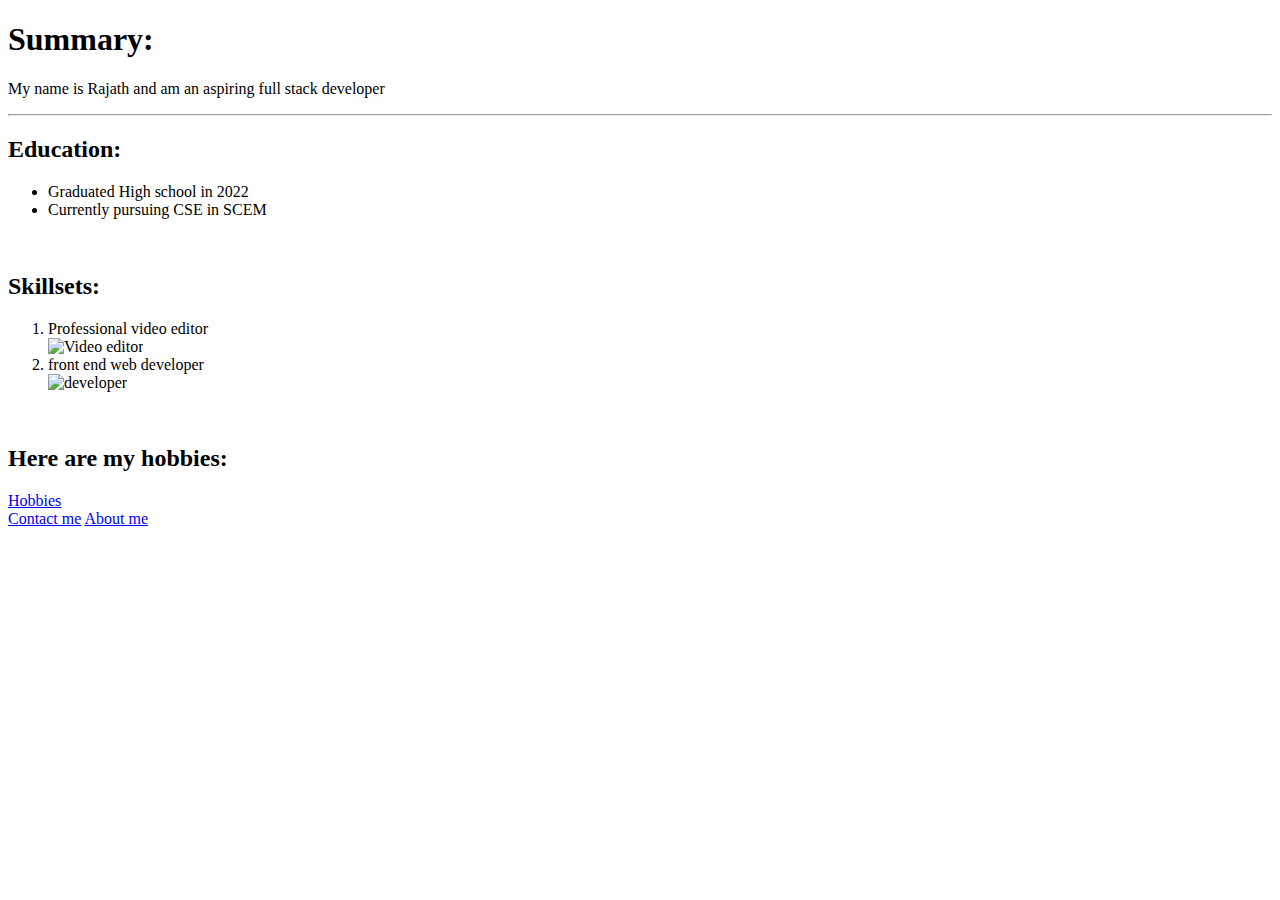
==== index.html @ 173cfed0 "Add files via upload" ====
<!DOCTYPE html>
<Html lang="en">
    <head>
        <title>Rajath's Portfolio</title>
        <meta charset="UTF-8">
    </head>
    <body>
        <h1>Summary:</h1>
        <p>My name is Rajath and am an aspiring full stack developer</p>
        <hr/>
        <h2>Education:</h2>
        <ul>
            <li>Graduated High school in 2022</li>
            <li>Currently pursuing CSE in SCEM</li>
        </ul>
        <br/>
        <h2>Skillsets:</h2>
        <ol>
            <li>Professional video editor</li>
            <img src="https://imgs.search.brave.com/16dK_TCvnUeKG5kEojoSEkUne58sNY_8x5daDIHCI2E/rs:fit:500:0:0:0/g:ce/aHR0cHM6Ly90NC5m/dGNkbi5uZXQvanBn/LzA1LzQ0LzU2LzM1/LzM2MF9GXzU0NDU2/MzUxOF9xRlhnQ3VR/Y1dDbUtyUERBenV2/N1JVWTlaN243TVNs/My5qcGc" height="150" alt="Video editor">
            <li>front end web developer</li>
            <img src="https://imgs.search.brave.com/ILLnH5MWphguVWO3l5VxdS0LDW94OTvpx0JUIHFMkhc/rs:fit:500:0:0:0/g:ce/aHR0cHM6Ly9jZG4u/bW9zLmNtcy5mdXR1/cmVjZG4ubmV0L3Fu/NTZIM1NxbWRHRTdF/OEtoZGF3YlMtMTIw/MC04MC5qcGc" height="150" alt="developer">
        </ol>
        <br/>
        <h2>Here are my hobbies:</h2>
        <a href="hobbies.html">Hobbies</a>
        <br/>
        <footer>
            <a href="contact.html">Contact me</a>
            <a href="about.html">About me</a>
        </footer>
    </body>
</Html>
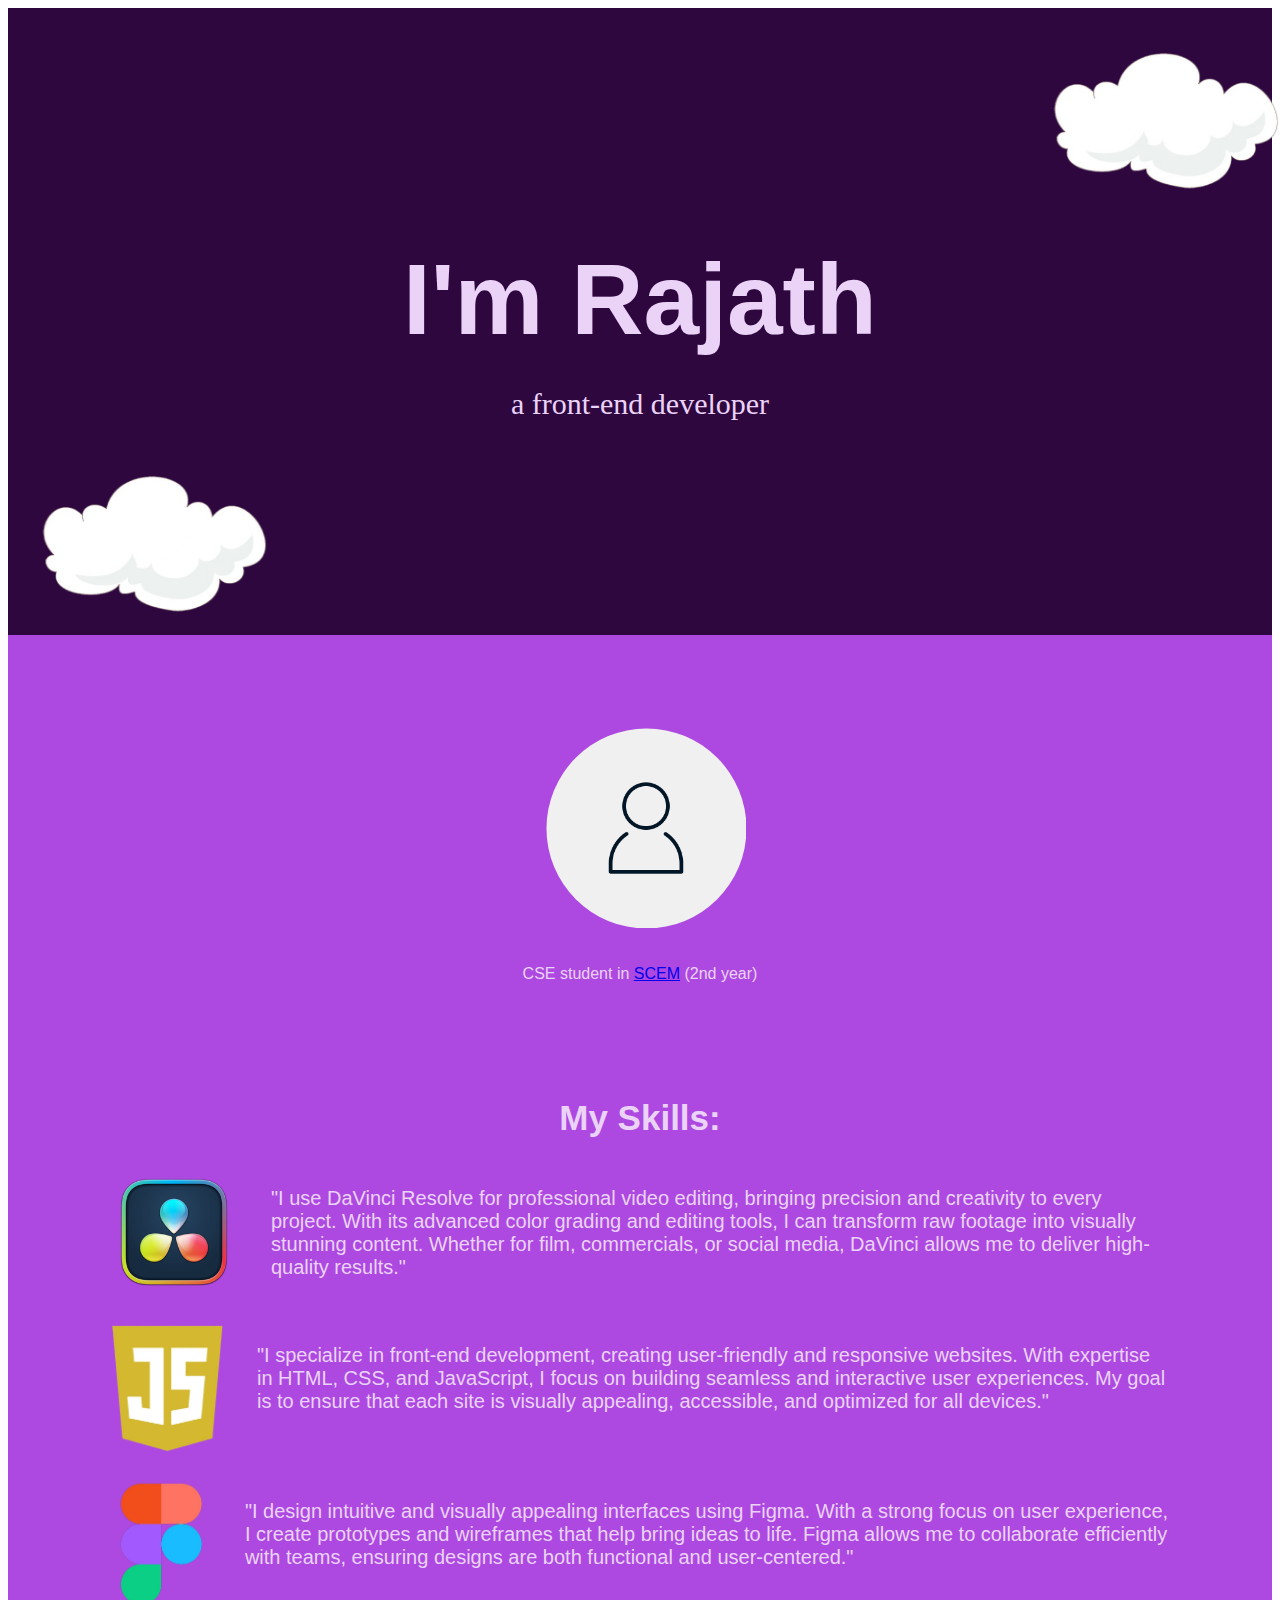
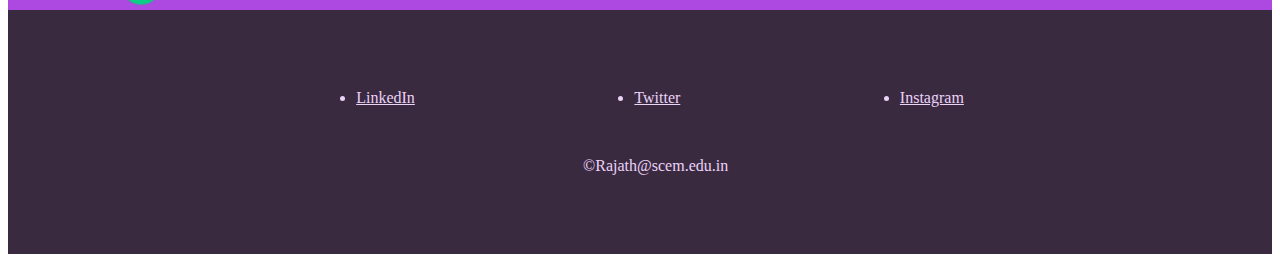
==== commit 1d7ba612: "portfolio using html and css" ====
--- a/index.html
+++ b/index.html
@@ -1,33 +1,53 @@
 <!DOCTYPE html>
-<Html lang="en">
-    <head>
-        <title>Rajath's Portfolio</title>
-        <meta charset="UTF-8">
-    </head>
-    <body>
-        <h1>Summary:</h1>
-        <p>My name is Rajath and am an aspiring full stack developer</p>
-        <hr/>
-        <h2>Education:</h2>
-        <ul>
-            <li>Graduated High school in 2022</li>
-            <li>Currently pursuing CSE in SCEM</li>
+<html lang="en">
+<head>
+    <meta charset="UTF-8">
+    <meta name="viewport" content="width=device-width, initial-scale=1.0">
+    <title>Document</title>
+    <link rel="stylesheet" href="style.css">
+    <link rel="preconnect" href="https://fonts.googleapis.com">
+<link rel="preconnect" href="https://fonts.gstatic.com" crossorigin>
+<link href="https://fonts.googleapis.com/css2?family=Libre+Baskerville:ital,wght@0,400;0,700;1,400&family=Montserrat:ital,wght@0,100..900;1,100..900&family=Open+Sans:ital,wght@0,300..800;1,300..800&family=Roboto:ital,wght@0,100;0,300;0,400;0,500;0,700;0,900;1,100;1,300;1,400;1,500;1,700;1,900&display=swap" rel="stylesheet">
+</head>
+<body>
+    <div class="main" style="background-color: #2E073F;">
+        <img src="cloud.png" alt="cloud" height="200px" style="padding-left: 80%;">
+        <div>
+        <h1 id="name">I'm Rajath</h1>
+        <p id="intro">a front-end developer</p>
+        </div>
+        <img src="cloud.png" alt="cloud" height="200px" style="padding-right: 70%;">
+    </div>
+    <div class="info">
+        <div id="pic">
+            <img src="avatar-3814049_1280.png" alt="profile" height="200px" id="prof">
+        </div>
+        <p id="cse">CSE student in <a href="https://www.sahyadri.edu.in/">SCEM</a> (2nd year)</p>
+    </div>
+</hr>
+    <div id="skills">
+        <h2 id="heading">My Skills:</h2>
+    </div>
+    <div id="skill1">
+        <img src="DaVinci_Resolve_Studio.png" alt="davinci logo" height="130px">
+        <p style="color:#EBD3F8; font-size: 20px;font-family: Arial, Helvetica, sans-serif;border: black;">"I use DaVinci Resolve for professional video editing, bringing precision and creativity to every project. With its advanced color grading and editing tools, I can transform raw footage into visually stunning content. Whether for film, commercials, or social media, DaVinci allows me to deliver high-quality results."</p>
+    </div>
+    <div id="skill2">
+        <img src="js.png" alt="java-script logo" height="130px">
+        <p style="color:#EBD3F8; font-size: 20px;font-family: Arial, Helvetica, sans-serif;border: black;">"I specialize in front-end development, creating user-friendly and responsive websites. With expertise in HTML, CSS, and JavaScript, I focus on building seamless and interactive user experiences. My goal is to ensure that each site is visually appealing, accessible, and optimized for all devices."</p>
+    </div>
+    <div id="skill3">
+        <img src="figma.png" alt="java-script logo" height="130px">
+        <p style="color:#EBD3F8; font-size: 20px;font-family: Arial, Helvetica, sans-serif;border: black;">"I design intuitive and visually appealing interfaces using Figma. With a strong focus on user experience, I create prototypes and wireframes that help bring ideas to life. Figma allows me to collaborate efficiently with teams, ensuring designs are both functional and user-centered."</p>
+    </div>
+    <footer id="footer">
+        <ul id="links">
+            <li><a href="" style="color: #EBD3F8;">LinkedIn</a></li>
+            <li><a href="" style="color: #EBD3F8;">Twitter</a></li>
+            <li><a href="" style="color: #EBD3F8;">Instagram</a></li>
         </ul>
-        <br/>
-        <h2>Skillsets:</h2>
-        <ol>
-            <li>Professional video editor</li>
-            <img src="https://imgs.search.brave.com/16dK_TCvnUeKG5kEojoSEkUne58sNY_8x5daDIHCI2E/rs:fit:500:0:0:0/g:ce/aHR0cHM6Ly90NC5m/dGNkbi5uZXQvanBn/LzA1LzQ0LzU2LzM1/LzM2MF9GXzU0NDU2/MzUxOF9xRlhnQ3VR/Y1dDbUtyUERBenV2/N1JVWTlaN243TVNs/My5qcGc" height="150" alt="Video editor">
-            <li>front end web developer</li>
-            <img src="https://imgs.search.brave.com/ILLnH5MWphguVWO3l5VxdS0LDW94OTvpx0JUIHFMkhc/rs:fit:500:0:0:0/g:ce/aHR0cHM6Ly9jZG4u/bW9zLmNtcy5mdXR1/cmVjZG4ubmV0L3Fu/NTZIM1NxbWRHRTdF/OEtoZGF3YlMtMTIw/MC04MC5qcGc" height="150" alt="developer">
-        </ol>
-        <br/>
-        <h2>Here are my hobbies:</h2>
-        <a href="hobbies.html">Hobbies</a>
-        <br/>
-        <footer>
-            <a href="contact.html">Contact me</a>
-            <a href="about.html">About me</a>
-        </footer>
-    </body>
-</Html>+        <br>
+        <p style="color: #EBD3F8;padding-inline: 45%;">&copyRajath@scem.edu.in</p>
+    </footer>
+</body>
+</html>--- a/style.css
+++ b/style.css
@@ -0,0 +1,78 @@
+#name{
+    color: #EBD3F8;
+    font-family: 'Trebuchet MS', 'Lucida Sans Unicode', 'Lucida Grande', 'Lucida Sans', Arial, sans-serif;
+    display: flex;
+    justify-content: center;
+    font-size: 100px;   
+    margin: 30px;
+}
+#intro{
+    color: #EBD3F8;
+    display: flex;
+    justify-content: center;
+    font-size: 30px;
+    margin: 10px;
+}
+.info{
+    background-color: #AD49E1;
+    display: flex;
+    flex-direction: column;
+    flex-wrap: wrap;
+    justify-content: center;
+    align-content: center;
+    padding: 70px;
+}
+#prof{
+    border-radius: 50%;
+    padding: 10%;
+}
+
+#cse{
+    color: #EBD3F8;
+    font-family: Verdana, Geneva, Tahoma, sans-serif;
+    border: black;
+}
+#skills{
+    background-color: #AD49E1;
+    display: flex;
+    justify-content: center;
+
+}
+#heading{
+    font-family: Verdana, Geneva, Tahoma, sans-serif;
+    color: #EBD3F8;
+    font-size: 35px;
+}
+#skill1{
+    background-color: #AD49E1;
+    padding-inline: 8%;
+    display: flex;
+    align-content: space-between;
+    gap: 3%;
+}
+#skill2{
+    padding-top: 2%;
+    background-color: #AD49E1;
+    padding-inline: 8%;
+    display: flex;
+    align-content: space-between;
+    gap: 3%;
+}
+#skill3{
+    padding-top: 2%;
+    background-color: #AD49E1;
+    padding-inline: 8%;
+    display: flex;
+    align-content: space-between;
+    gap: 3%;
+}
+#footer{
+    padding: 5%;
+    background-color: #3a2a40;
+}
+#links{
+    color: #EBD3F8;
+    display: flex;
+    justify-content: center;
+    gap: 20%;
+}